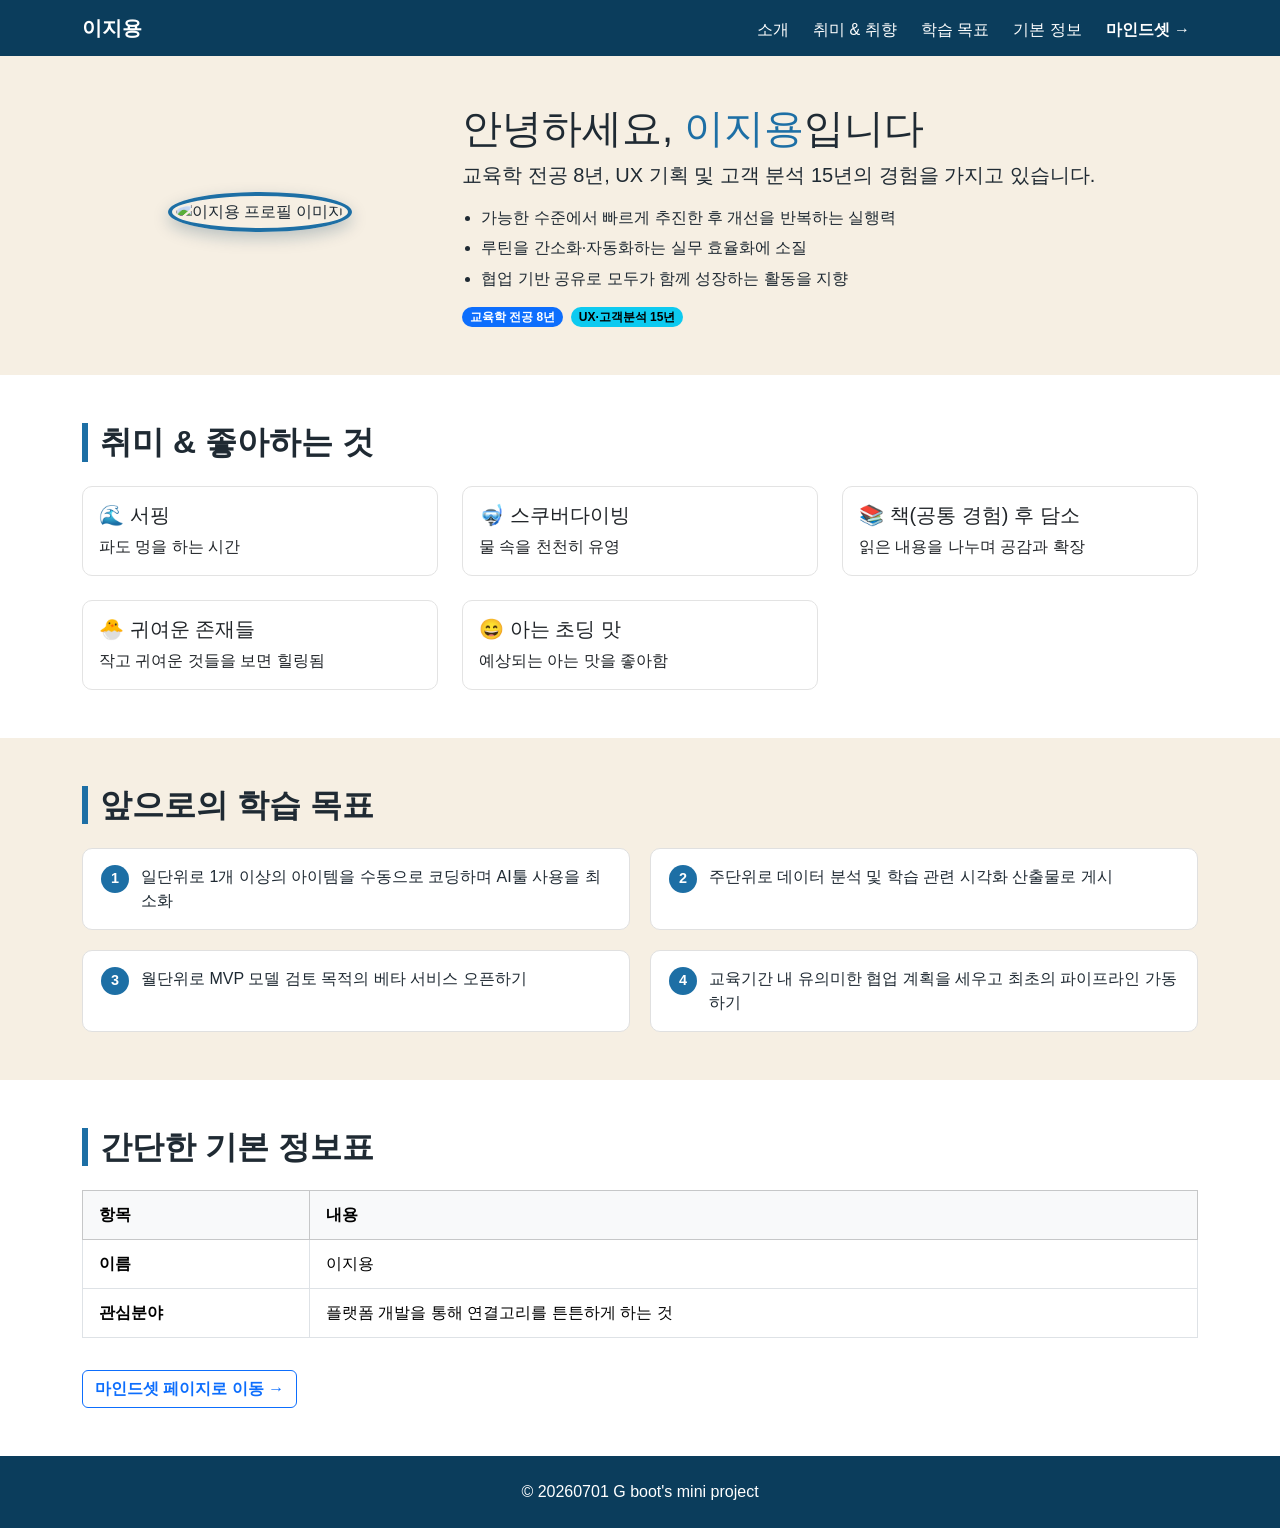
==== index.html @ a489b188 "Add files via upload" ====
<!DOCTYPE html>
<html lang="ko">
<head>
  <meta charset="UTF-8">
  <meta name="viewport" content="width=device-width, initial-scale=1.0">
  <title>이지용 | 자기소개</title>

  <link rel="stylesheet" href="https://cdn.jsdelivr.net/npm/bootstrap@5.3.3/dist/css/bootstrap.min.css">
  <link rel="stylesheet" href="./style.css">
</head>
<body>

  <header class="site-header">
    <nav class="navbar navbar-expand-lg navbar-dark">
      <div class="container">
        <a class="navbar-brand fw-bold" href="#about">이지용</a>
        <button class="navbar-toggler" type="button" data-bs-toggle="collapse" data-bs-target="#navMenu">
          <span class="navbar-toggler-icon"></span>
        </button>
        <div class="collapse navbar-collapse" id="navMenu">
          <ul class="navbar-nav ms-auto gap-2">
            <li class="nav-item"><a class="nav-link" href="#about">소개</a></li>
            <li class="nav-item"><a class="nav-link" href="#hobby">취미 &amp; 취향</a></li>
            <li class="nav-item"><a class="nav-link" href="#goal">학습 목표</a></li>
            <li class="nav-item"><a class="nav-link" href="#info">기본 정보</a></li>
            <li class="nav-item"><a class="nav-link" href="./mindset.html">마인드셋 →</a></li>
          </ul>
        </div>
      </div>
    </nav>
  </header>

  <main>

    <section id="about" class="about-section py-5">
      <div class="container">
        <div class="row align-items-center g-4">
          <div class="col-12 col-md-4 text-center">
            <img src="./images/profile.jpg" alt="이지용 프로필 이미지" class="profile-img rounded-circle">
          </div>
          <div class="col-12 col-md-8">
            <h1>안녕하세요, <span class="accent">이지용</span>입니다</h1>
            <p class="lead">
              교육학 전공 <strong>8년</strong>, UX 기획 및 고객 분석 <strong>15년</strong>의 경험을 가지고 있습니다.
            </p>
            <ul class="about-list">
              <li>가능한 수준에서 빠르게 추진한 후 개선을 반복하는 실행력</li>
              <li>루틴을 간소화·자동화하는 실무 효율화에 소질</li>
              <li>협업 기반 공유로 모두가 함께 성장하는 활동을 지향</li>
            </ul>
            <div class="d-flex flex-wrap gap-2 mt-3">
              <span class="badge rounded-pill text-bg-primary">교육학 전공 8년</span>
              <span class="badge rounded-pill text-bg-info">UX·고객분석 15년</span>
            </div>
          </div>
        </div>
      </div>
    </section>

    <section id="hobby" class="hobby-section py-5">
      <div class="container">
        <h2 class="section-title">취미 &amp; 좋아하는 것</h2>
        <div class="row row-cols-1 row-cols-sm-2 row-cols-md-3 g-4">
          <div class="col">
            <div class="card hobby-card h-100">
              <div class="card-body">
                <h3 class="card-title h5">🌊 서핑</h3>
                <p class="card-text">파도 멍을 하는 시간</p>
              </div>
            </div>
          </div>
          <div class="col">
            <div class="card hobby-card h-100">
              <div class="card-body">
                <h3 class="card-title h5">🤿 스쿠버다이빙</h3>
                <p class="card-text">물 속을 천천히 유영</p>
              </div>
            </div>
          </div>
          <div class="col">
            <div class="card hobby-card h-100">
              <div class="card-body">
                <h3 class="card-title h5">📚 책(공통 경험) 후 담소</h3>
                <p class="card-text">읽은 내용을 나누며 공감과 확장</p>
              </div>
            </div>
          </div>
          <div class="col">
            <div class="card hobby-card h-100">
              <div class="card-body">
                <h3 class="card-title h5">🐣 귀여운 존재들</h3>
                <p class="card-text">작고 귀여운 것들을 보면 힐링됨</p>
              </div>
            </div>
          </div>
          <div class="col">
            <div class="card hobby-card h-100">
              <div class="card-body">
                <h3 class="card-title h5">😄 아는 초딩 맛</h3>
                <p class="card-text">예상되는 아는 맛을 좋아함</p>
              </div>
            </div>
          </div>
        </div>
      </div>
    </section>

    <!-- ③ 앞으로의 학습 목표 section : 커스텀 Flex 적용(직접 작성, Bootstrap grid 미사용) -->
    <section id="goal" class="goal-section py-5">
      <div class="container">
        <h2 class="section-title">앞으로의 학습 목표</h2>
        <ol class="goal-flex">
          <li><span class="goal-num">1</span>일단위로 1개 이상의 아이템을 수동으로 코딩하며 AI툴 사용을 최소화</li>
          <li><span class="goal-num">2</span>주단위로 데이터 분석 및 학습 관련 시각화 산출물로 게시</li>
          <li><span class="goal-num">3</span>월단위로 MVP 모델 검토 목적의 베타 서비스 오픈하기</li>
          <li><span class="goal-num">4</span>교육기간 내 유의미한 협업 계획을 세우고 최초의 파이프라인 가동하기</li>
        </ol>
      </div>
    </section>

    <section id="info" class="info-section py-5">
      <div class="container">
        <h2 class="section-title">간단한 기본 정보표</h2>
        <table class="table table-bordered table-hover align-middle info-table">
          <thead class="table-light">
            <tr>
              <th scope="col">항목</th>
              <th scope="col">내용</th>
            </tr>
          </thead>
          <tbody>
            <tr>
              <td><strong>이름</strong></td>
              <td>이지용</td>
            </tr>
            <tr>
              <td><strong>관심분야</strong></td>
              <td>플랫폼 개발을 통해 연결고리를 튼튼하게 하는 것</td>
            </tr>
          </tbody>
        </table>

        <a href="./mindset.html" class="btn btn-outline-primary mindset-link">마인드셋 페이지로 이동 →</a>
      </div>
    </section>

  </main>

  <footer class="site-footer text-center py-4">
    <p class="mb-0">© 20260701 G boot's mini project</p>
  </footer>

  <!-- Bootstrap Bundle JS (navbar 토글 등) -->
  <script src="https://cdn.jsdelivr.net/npm/bootstrap@5.3.3/dist/js/bootstrap.bundle.min.js"></script>
</body>
</html>
---- style.css ----
/* =========================================================
   기본 설정
   ========================================================= */

/* 태그 선택자 + box-sizing : 모든 요소의 크기 계산을 padding/border 포함 방식으로 통일 */
* {
  box-sizing: border-box;
}

:root {
  /* 서핑 / 스쿠버다이빙 취미에서 착안한 바다색 팔레트 */
  --color-deep: #0b3d5c;
  --color-ocean: #1d6fa5;
  --color-sky: #6fc7e3;
  --color-sand: #f6efe3;
  --color-text: #1f2a33;
}

body {
  font-family: "Pretendard", "Apple SD Gothic Neo", "Malgun Gothic", sans-serif;
  color: var(--color-text);
  background-color: #ffffff;
  margin: 0; /* 브라우저 기본 margin 제거 */
}

/* id 선택자 예시 : 네비게이션에서 이동할 각 section 상단에 여유 공간 확보 */
#about,
#hobby,
#goal,
#info {
  scroll-margin-top: 70px;
}


/* =========================================================
   header / nav
   ========================================================= */

.site-header .navbar {
  background-color: var(--color-deep);
}

/* 후손 선택자 : .site-header 안의 모든 a 태그 */
.site-header a {
  color: #fff;
  text-decoration: none;
}

/* 자식 선택자 : navbar-nav 바로 아래의 nav-item 에만 적용 (더 깊은 하위요소는 제외) */
.navbar-nav > .nav-item {
  position: relative;
}

/* 가상클래스(:hover) + 가상요소(::after) : 밑줄이 서서히 채워지는 hover 효과 */
.nav-link {
  position: relative;
  padding-bottom: 4px;
}

.nav-link::after {
  content: "";
  position: absolute;
  left: 0;
  bottom: 0;
  width: 0;
  height: 2px;
  background-color: var(--color-sky);
  transition: width 0.25s ease;
}

.nav-link:hover::after,
.nav-link:focus::after {
  width: 100%;
}


/* =========================================================
   ① 자기소개 section
   ========================================================= */

.about-section {
  background-color: var(--color-sand);
}

.accent {
  color: var(--color-ocean);
}

/* 박스 모델 적용 : padding / border / margin 을 명시적으로 지정 */
.profile-img {
  width: 220px;
  height: 220px;
  object-fit: cover;         /* 이미지가 박스를 벗어나지 않도록 처리 */
  border: 4px solid var(--color-ocean);
  padding: 4px;
  margin-bottom: 8px;
  box-shadow: 0 6px 16px rgba(11, 61, 92, 0.25);
  transition: transform 0.3s ease;
}

/* 가상클래스 : hover 시 살짝 확대되는 효과 */
.profile-img:hover {
  transform: scale(1.05);
}

.about-list {
  padding-left: 1.2rem;
}

.about-list li {
  margin-bottom: 0.4rem;
}


/* =========================================================
   ② 취미 & 좋아하는 것 section
   ========================================================= */

.section-title {
  margin-bottom: 1.5rem;
  font-weight: 700;
  border-left: 6px solid var(--color-ocean);
  padding-left: 12px;
}

.hobby-card {
  border: 1px solid #e3e3e3;
  border-radius: 10px;
  transition: transform 0.2s ease, box-shadow 0.2s ease;
}

/* 가상클래스(:hover) : 카드가 살짝 떠오르는 hover 효과 */
.hobby-card:hover {
  transform: translateY(-6px);
  box-shadow: 0 10px 20px rgba(11, 61, 92, 0.15);
  border-color: var(--color-sky);
}


/* =========================================================
   ③ 학습 목표 section : Flexbox 직접 구현
   ========================================================= */

.goal-section {
  background-color: var(--color-sand);
}

/* display: flex 로 한 방향 정렬 구현 (Bootstrap grid를 쓰지 않고 직접 작성) */
.goal-flex {
  display: flex;
  flex-wrap: wrap;         /* 화면이 좁아지면 아이템이 줄바꿈 */
  gap: 20px;                /* 아이템 사이 간격 */
  list-style: none;
  padding: 0;
  margin: 0;
}

.goal-flex li {
  flex: 1 1 calc(50% - 20px); /* 넓은 화면에서는 2열 */
  display: flex;
  align-items: flex-start;
  gap: 12px;
  background-color: #fff;
  border: 1px solid #e0e0e0;
  border-radius: 10px;
  padding: 16px 18px;
}

.goal-num {
  flex-shrink: 0;
  width: 28px;
  height: 28px;
  border-radius: 50%;
  background-color: var(--color-ocean);
  color: #fff;
  display: flex;
  align-items: center;
  justify-content: center;
  font-weight: 700;
  font-size: 0.9rem;
}


/* =========================================================
   ④ 기본 정보 표 section
   ========================================================= */

.info-table th,
.info-table td {
  padding: 12px 16px; /* 표 셀의 박스 모델(padding) 조정 */
}

/* 속성 선택자 : .html 로 끝나는 링크에만 화살표 색상 강조 */
a[href$=".html"] {
  font-weight: 600;
}

.mindset-link {
  margin-top: 1rem;
}


/* =========================================================
   mindset.html : 이미지 갤러리 (Flex)
   ========================================================= */

.mindset-gallery {
  display: flex;
  flex-wrap: wrap;
  gap: 20px;
  margin: 24px 0;
}

.mindset-img {
  width: 320px;
  max-width: 100%;
  border: 1px solid #e0e0e0;
  border-radius: 8px;
  transition: transform 0.25s ease;
}

.mindset-img:hover {
  transform: scale(1.03);
}


/* =========================================================
   footer
   ========================================================= */

.site-footer {
  background-color: var(--color-deep);
  color: #fff;
}


/* =========================================================
   반응형 : Media Query / Breakpoint
   ========================================================= */

/* breakpoint 768px 미만(모바일) : 학습 목표 카드 1열로 변경 */
@media (max-width: 768px) {
  .goal-flex {
    flex-direction: column; /* 아이템 배치 방향을 세로로 변경 */
  }

  .goal-flex li {
    flex: 1 1 100%;
  }

  .profile-img {
    width: 160px;
    height: 160px;
  }
}

/* breakpoint 480px 미만(아주 좁은 화면) : 여백을 줄여 가로 스크롤 방지 */
@media (max-width: 480px) {
  .section-title {
    font-size: 1.3rem;
  }

  .goal-flex li {
    padding: 12px;
  }
}
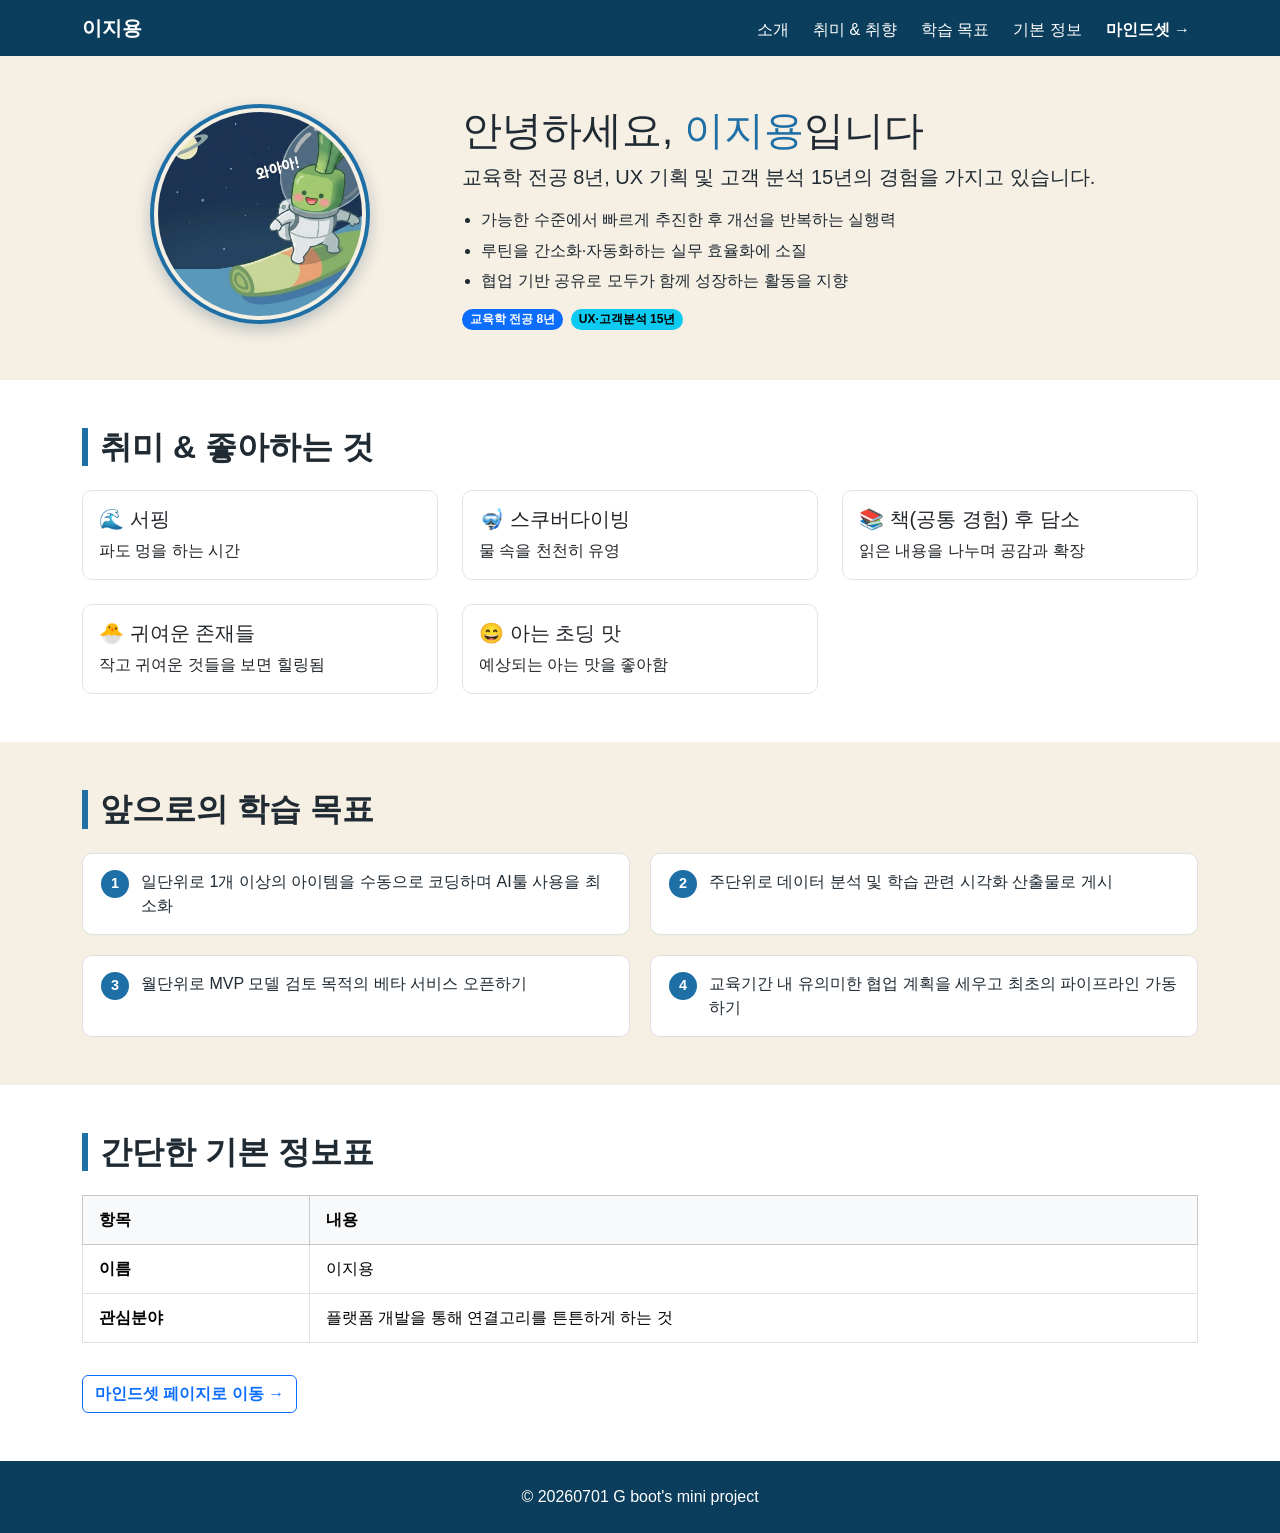
==== commit 3d9668f5: "Update index.html" ====
--- a/index.html
+++ b/index.html
@@ -36,7 +36,7 @@
       <div class="container">
         <div class="row align-items-center g-4">
           <div class="col-12 col-md-4 text-center">
-            <img src="./images/profile.jpg" alt="이지용 프로필 이미지" class="profile-img rounded-circle">
+            <img src="./profile.jpg" alt="프로필 이미지" class="profile-img rounded-circle">
           </div>
           <div class="col-12 col-md-8">
             <h1>안녕하세요, <span class="accent">이지용</span>입니다</h1>
